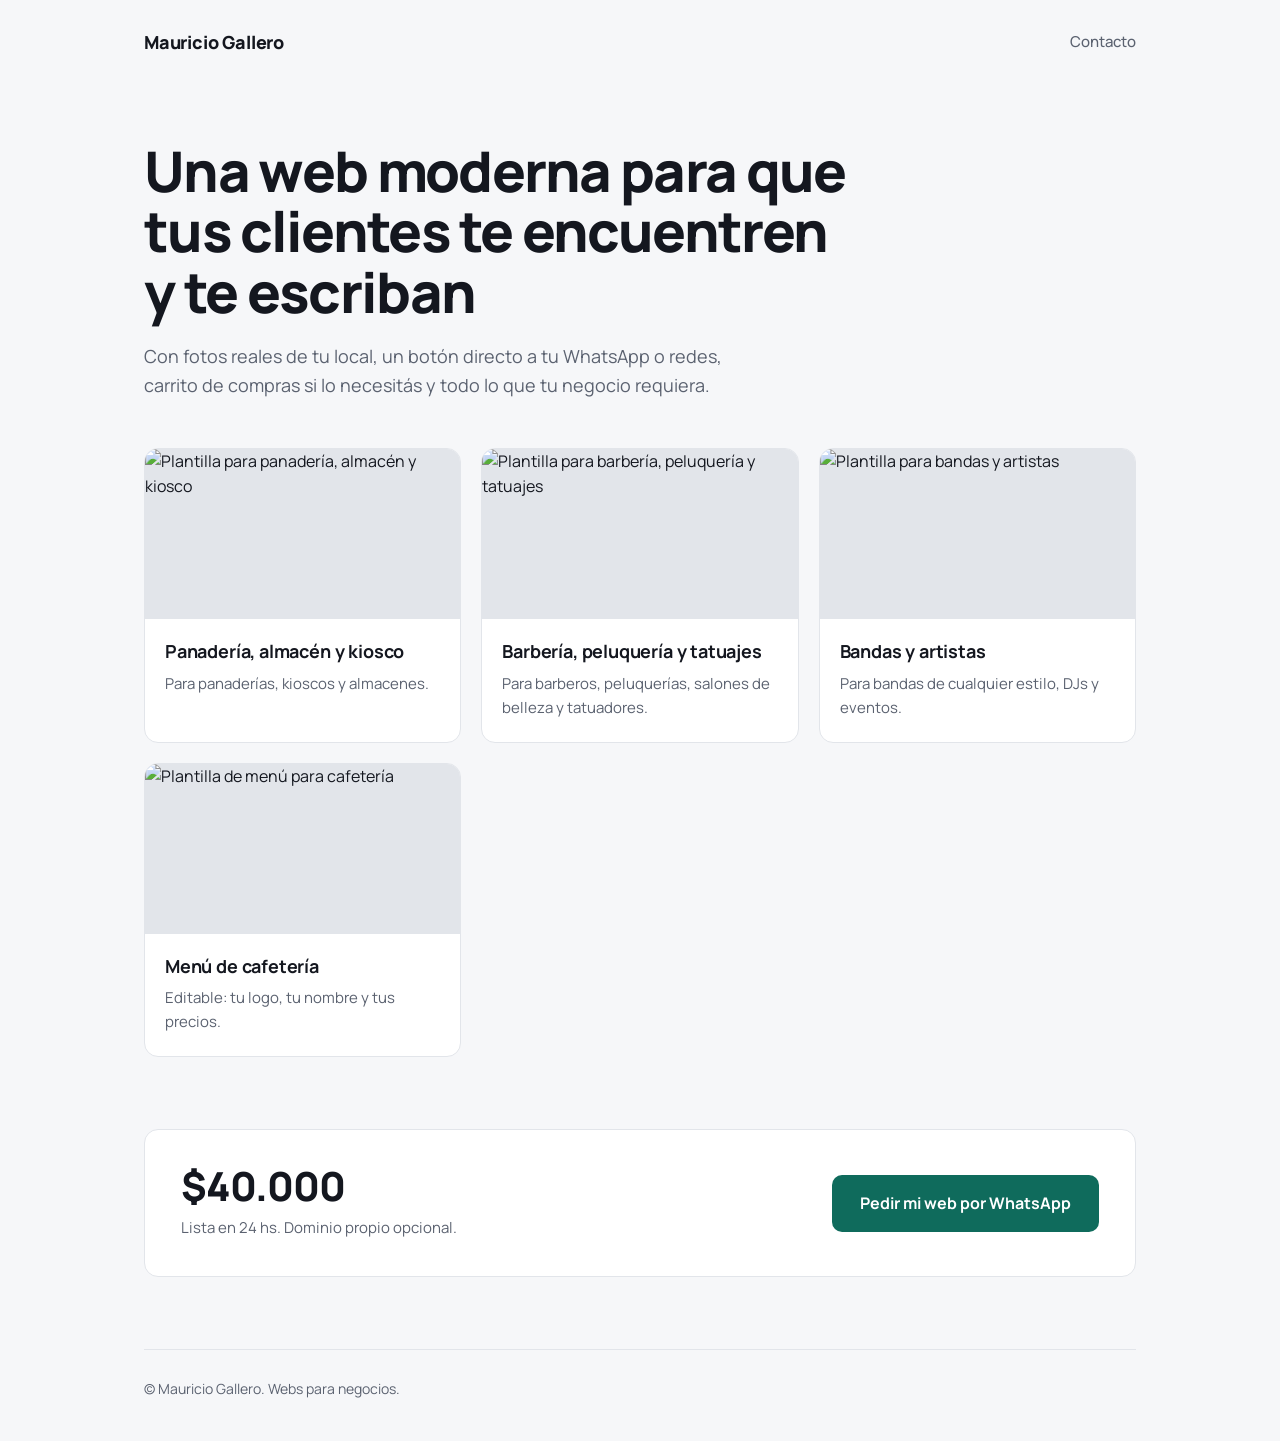
==== index.html @ b88f36b3 "Update index.html" ====
<!DOCTYPE html>
<html lang="es">
<head>
<meta charset="utf-8">
<meta name="viewport" content="width=device-width,initial-scale=1">
<title>Webs para negocios | Mauricio Gallero</title>
<meta name="description" content="Páginas web simples y profesionales para negocios: tu local, tus productos y un botón directo a tu WhatsApp. Lista en 24 hs.">
<link rel="preconnect" href="https://fonts.googleapis.com">
<link rel="preconnect" href="https://fonts.gstatic.com" crossorigin>
<link href="https://fonts.googleapis.com/css2?family=Manrope:wght@400;500;700;800&display=swap" rel="stylesheet">
<style>
/* Para reutilizar la página con otra marca, cambiá solo estas variables */
:root{
  --bg:#f6f7f9;
  --surface:#ffffff;
  --ink:#14171f;
  --muted:#5b6270;
  --line:#e2e5ea;
  --accent:#0f6b5c;
  --accent-ink:#ffffff;
  --font:"Manrope",system-ui,-apple-system,"Segoe UI",sans-serif;
}
*{margin:0;padding:0;box-sizing:border-box}
html{scroll-behavior:smooth}
body{font-family:var(--font);background:var(--bg);color:var(--ink);line-height:1.6;-webkit-font-smoothing:antialiased}
.wrap{max-width:1040px;margin:0 auto;padding:0 24px}

.top{display:flex;justify-content:space-between;align-items:center;padding:28px 0}
.brand{font-weight:800;font-size:18px;letter-spacing:-.01em}
.top a{color:var(--muted);font-size:15px;font-weight:500;text-decoration:none}
.top a:hover{color:var(--ink)}

.hero{padding:56px 0 48px;max-width:720px}
.hero h1{font-size:clamp(34px,6vw,56px);line-height:1.08;letter-spacing:-.03em;font-weight:800}
.hero p{margin-top:20px;font-size:18px;color:var(--muted);max-width:56ch}

.grid{display:grid;grid-template-columns:repeat(auto-fit,minmax(240px,1fr));gap:20px;padding-bottom:72px}
.card{display:flex;flex-direction:column;background:var(--surface);border:1px solid var(--line);border-radius:14px;overflow:hidden;color:inherit;text-decoration:none}
.card img{width:100%;height:170px;object-fit:cover;display:block;background:var(--line)}
.card .body{padding:18px 20px 22px}
.card h3{font-size:18px;font-weight:700;letter-spacing:-.01em}
.card p{margin-top:6px;font-size:15px;color:var(--muted)}
.card:hover{border-color:var(--accent)}
.card:focus-visible,.btn:focus-visible,.top a:focus-visible{outline:3px solid var(--accent);outline-offset:3px}

.offer{background:var(--surface);border:1px solid var(--line);border-radius:14px;padding:36px;display:flex;flex-wrap:wrap;gap:28px;align-items:center;justify-content:space-between;margin-bottom:72px}
.offer .price{font-size:40px;font-weight:800;letter-spacing:-.03em;line-height:1}
.offer .detail{margin-top:10px;color:var(--muted);font-size:15px}
.btn{display:inline-block;background:var(--accent);color:var(--accent-ink);padding:16px 28px;border-radius:10px;font-weight:700;font-size:16px;text-decoration:none}
.btn:hover{filter:brightness(1.1)}

footer{border-top:1px solid var(--line);padding:28px 0 40px;color:var(--muted);font-size:14px}

@media (max-width:560px){
  .offer{padding:26px}
  .btn{width:100%;text-align:center}
}
</style>
</head>
<body>
<div class="wrap">

<header class="top">
  <span class="brand">Mauricio Gallero</span>
  <a href="#contacto">Contacto</a>
</header>

<section class="hero">
  <h1>Una web moderna para que tus clientes te encuentren y te escriban</h1>
  <p>Con fotos reales de tu local, un botón directo a tu WhatsApp o redes, carrito de compras si lo necesitás y todo lo que tu negocio requiera.</p>
</section>

<section class="grid" aria-label="Plantillas disponibles">
  <a class="card" href="./panaderia/">
    <img src="./panaderia/PAN.jpg" alt="Plantilla para panadería, almacén y kiosco" loading="lazy" onerror="this.onerror=null;this.src='https://images.unsplash.com/photo-1509440159596-0249088772ff?w=600'">
    <div class="body"><h3>Panadería, almacén y kiosco</h3><p>Para panaderías, kioscos y almacenes.</p></div>
  </a>

  <a class="card" href="./barberia/">
    <img src="./barberia/BARBER.jpg" alt="Plantilla para barbería, peluquería y tatuajes" loading="lazy" onerror="this.onerror=null;this.src='https://images.unsplash.com/photo-1503951914875-452162b0f3f1?w=600'">
    <div class="body"><h3>Barbería, peluquería y tatuajes</h3><p>Para barberos, peluquerías, salones de belleza y tatuadores.</p></div>
  </a>

  <a class="card" href="./bandas/">
    <img src="./bandas/BANDA.jpg" alt="Plantilla para bandas y artistas" loading="lazy" onerror="this.onerror=null;this.src='https://images.unsplash.com/photo-1493225457124-a3eb161ffa5f?w=600'">
    <div class="body"><h3>Bandas y artistas</h3><p>Para bandas de cualquier estilo, DJs y eventos.</p></div>
  </a>

  <a class="card" href="./Menu_Cafeteria/">
    <img src="https://cdn.freecodecamp.org/curriculum/css-cafe/beans.jpg" alt="Plantilla de menú para cafetería" loading="lazy">
    <div class="body"><h3>Menú de cafetería</h3><p>Editable: tu logo, tu nombre y tus precios.</p></div>
  </a>
</section>

<section class="offer" id="contacto">
  <div>
    <div class="price">$40.000</div>
    <p class="detail">Lista en 24 hs. Dominio propio opcional.</p>
  </div>
  <a class="btn" href="https://wa.me/5491130497635?text=Hola%20Mauri%20vi%20tu%20portfolio%20de%20plantillas%20y%20quiero%20una%20para%20mi%20negocio">Pedir mi web por WhatsApp</a>
</section>

<footer>© Mauricio Gallero. Webs para negocios.</footer>

</div>
</body>
</html>
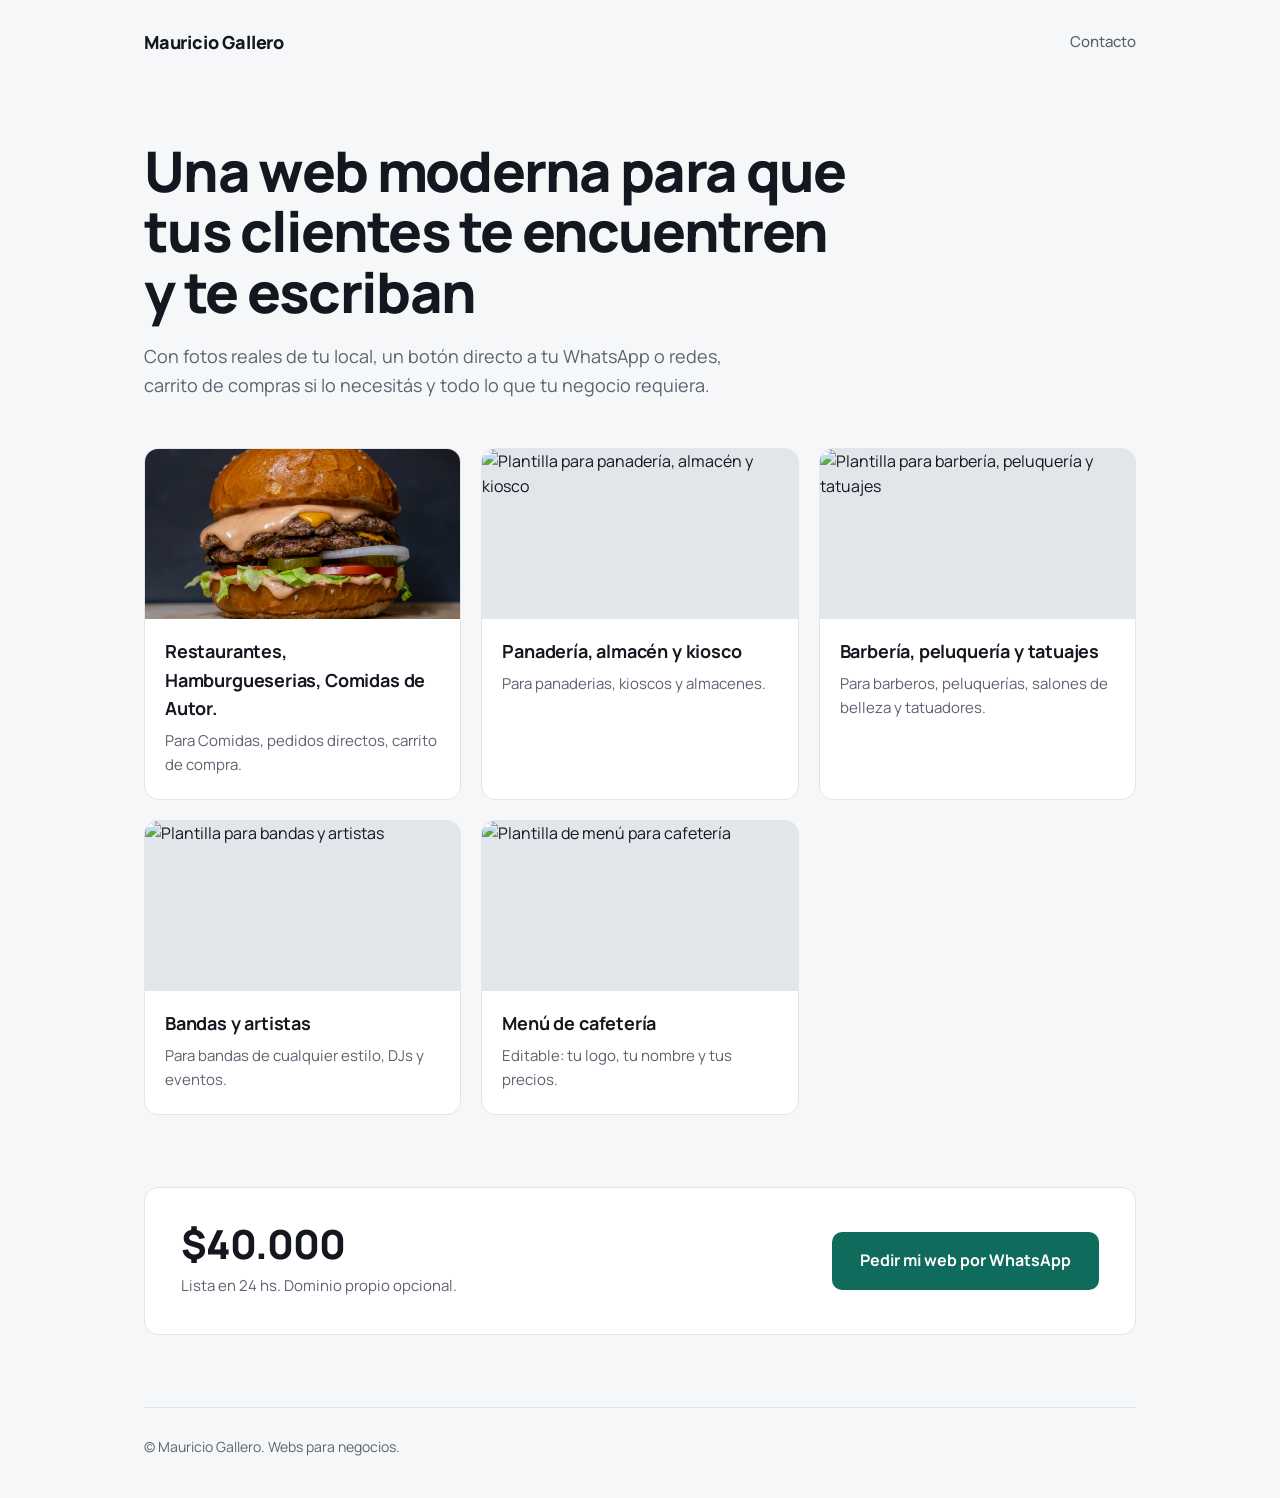
==== commit 85fcf922: "Update index.html" ====
--- a/index.html
+++ b/index.html
@@ -71,9 +71,13 @@
 </section>
 
 <section class="grid" aria-label="Plantillas disponibles">
+   <a class="card" href="./Restaurante/">
+    <img src="./Restaurante/Hamurguesa.jpg" alt="Plantilla para Restaurantes" loading="lazy" onerror="this.onerror=null;this.src='https://images.unsplash.com/photo-1509440159596-0249088772ff?w=600'">
+    <div class="body"><h3>Restaurantes, Hamburgueserias, Comidas de Autor.</h3><p>Para Comidas, pedidos directos, carrito de compra.</p></div>
+  </a>
   <a class="card" href="./panaderia/">
     <img src="./panaderia/PAN.jpg" alt="Plantilla para panadería, almacén y kiosco" loading="lazy" onerror="this.onerror=null;this.src='https://images.unsplash.com/photo-1509440159596-0249088772ff?w=600'">
-    <div class="body"><h3>Panadería, almacén y kiosco</h3><p>Para panaderías, kioscos y almacenes.</p></div>
+    <div class="body"><h3>Panadería, almacén y kiosco</h3><p>Para panaderias, kioscos y almacenes.</p></div>
   </a>
 
   <a class="card" href="./barberia/">
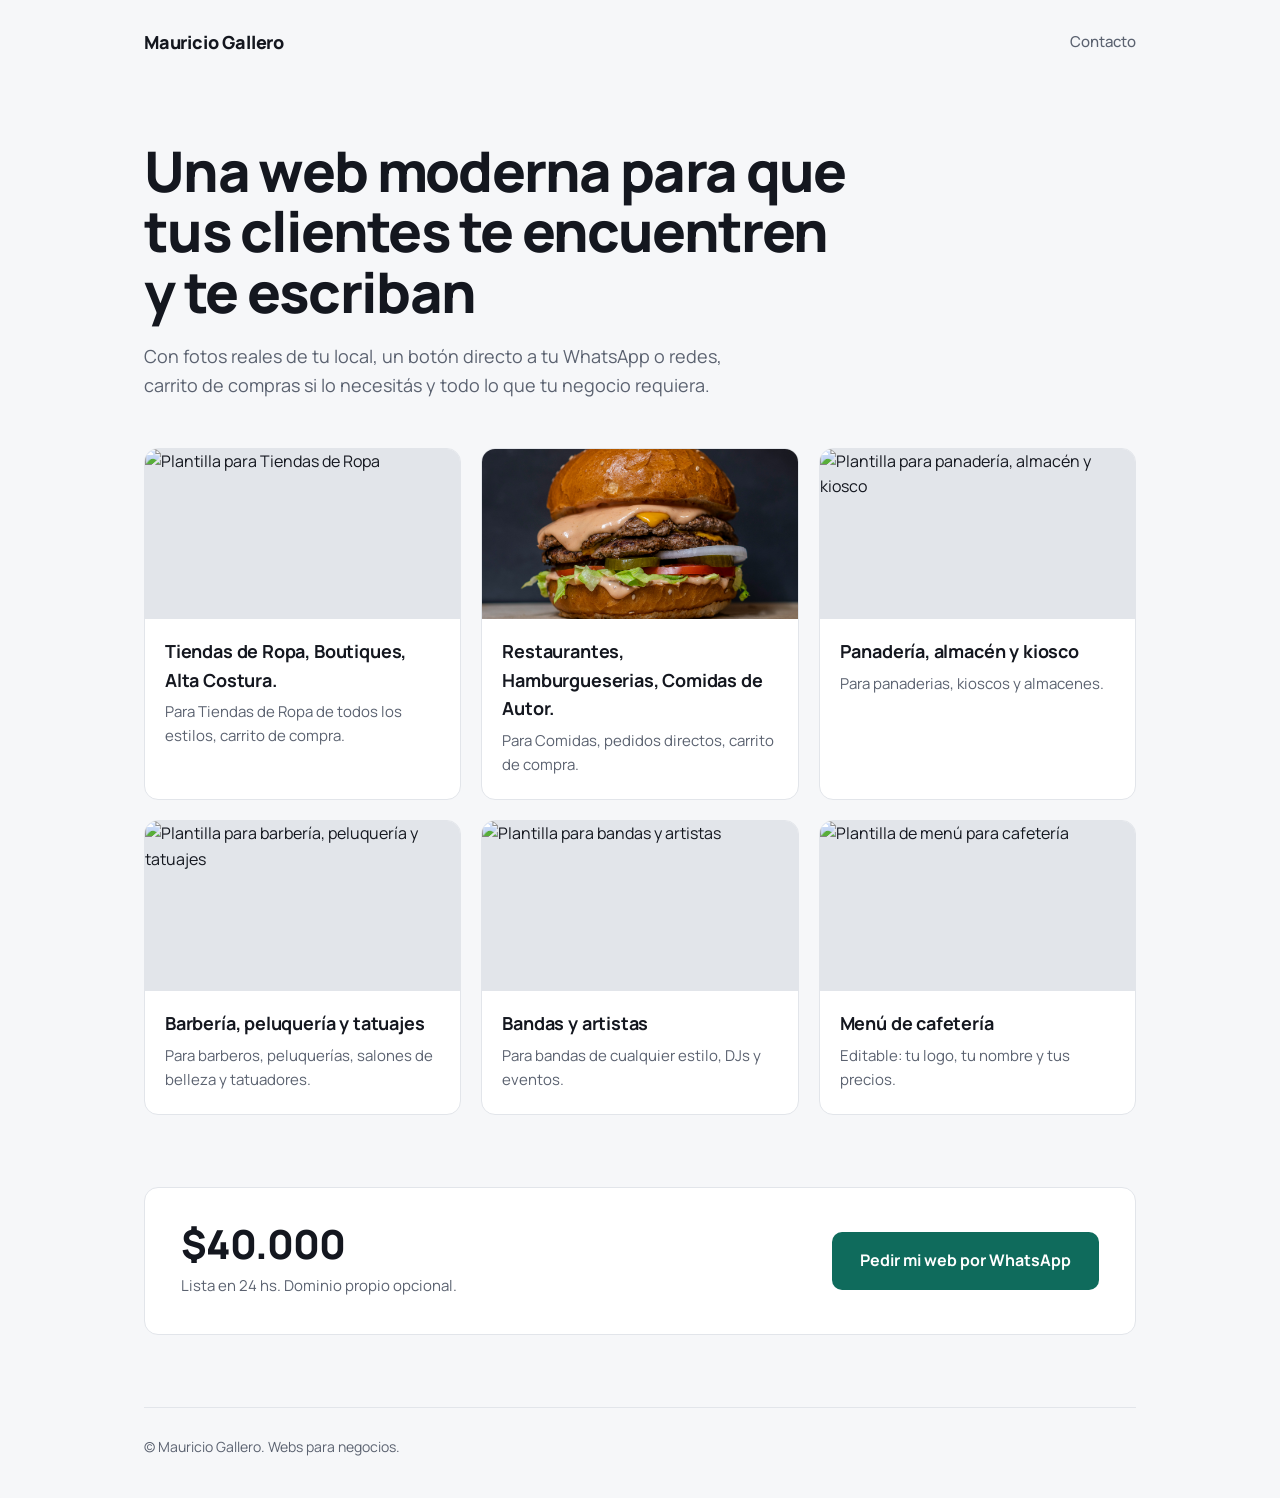
==== commit 1a822b17: "Update index.html" ====
--- a/index.html
+++ b/index.html
@@ -71,7 +71,11 @@
 </section>
 
 <section class="grid" aria-label="Plantillas disponibles">
-   <a class="card" href="./Restaurante/">
+  <a class="card" href="./Ropa/">
+    <img src="./Ropa/tienda.jpg" alt="Plantilla para Tiendas de Ropa" loading="lazy" onerror="this.onerror=null;this.src='https://images.unsplash.com/photo-1509440159596-0249088772ff?w=600'">
+    <div class="body"><h3>Tiendas de Ropa, Boutiques, Alta Costura.</h3><p>Para Tiendas de Ropa de todos los estilos, carrito de compra.</p></div>
+  </a>
+  <a class="card" href="./Restaurante/">
     <img src="./Restaurante/Hamurguesa.jpg" alt="Plantilla para Restaurantes" loading="lazy" onerror="this.onerror=null;this.src='https://images.unsplash.com/photo-1509440159596-0249088772ff?w=600'">
     <div class="body"><h3>Restaurantes, Hamburgueserias, Comidas de Autor.</h3><p>Para Comidas, pedidos directos, carrito de compra.</p></div>
   </a>
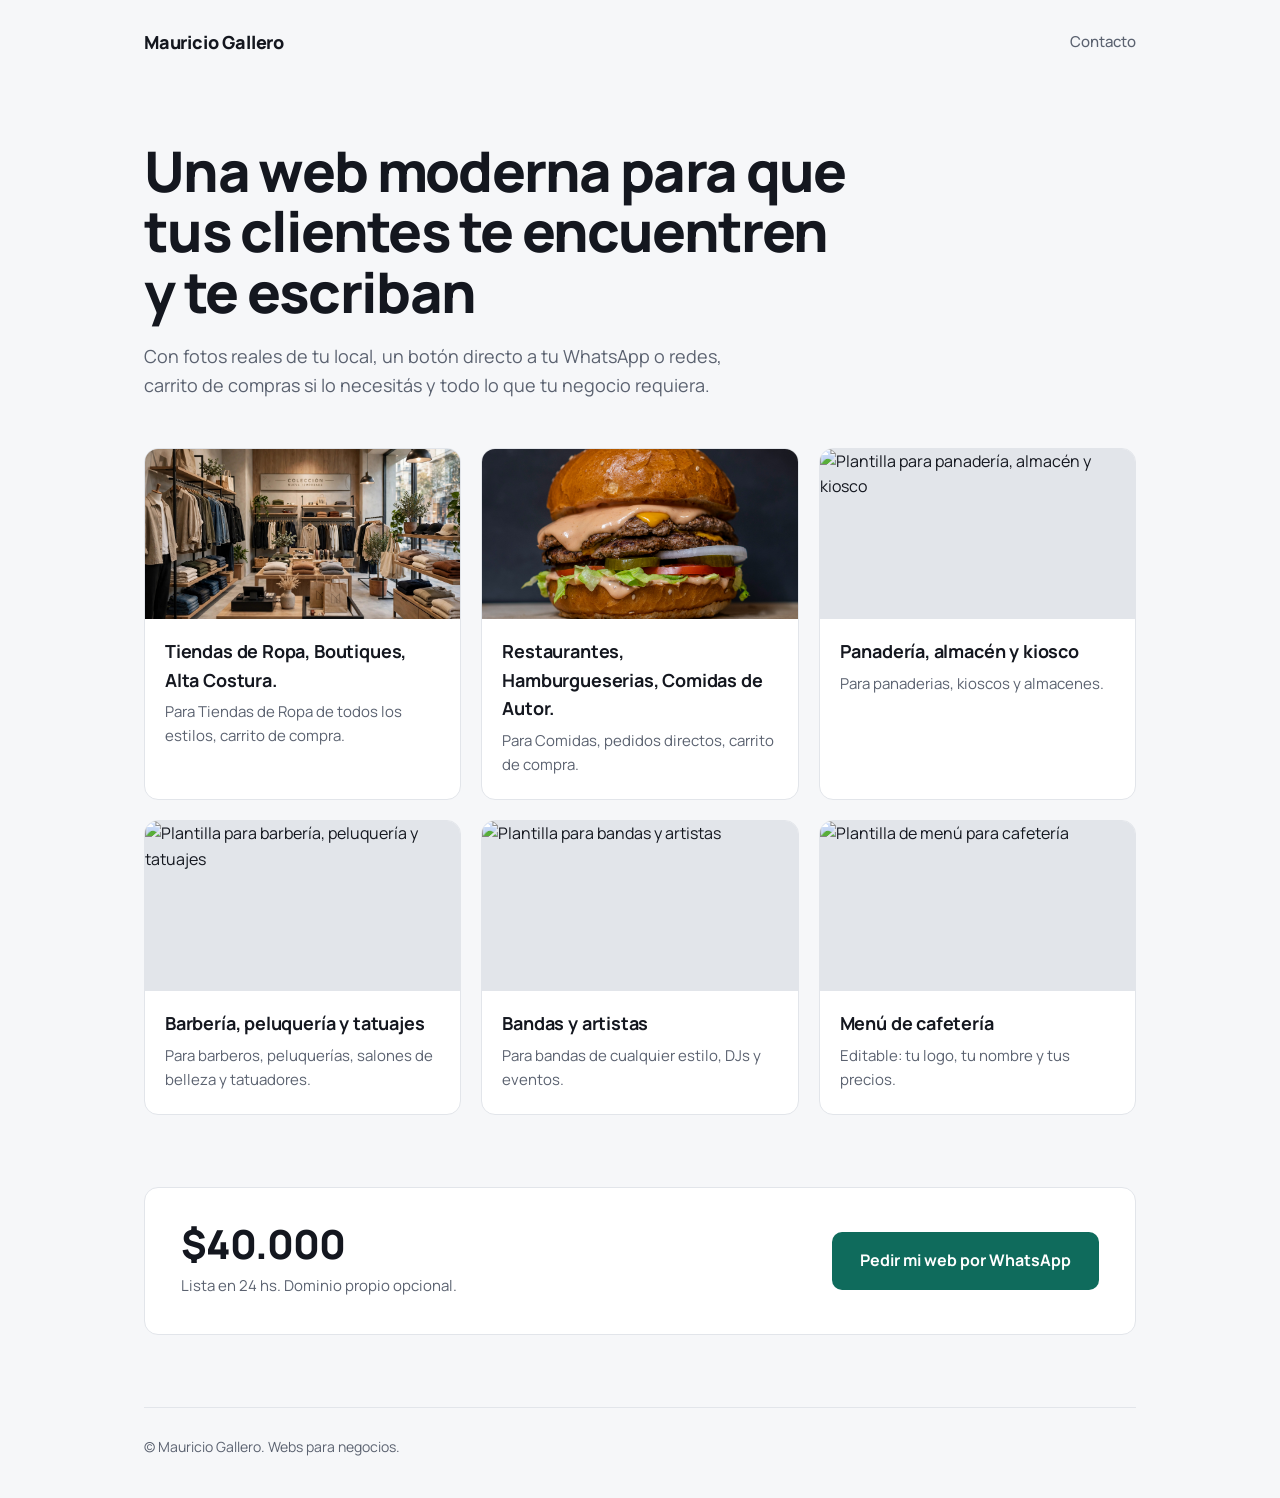
==== commit d8357083: "Update index.html" ====
--- a/index.html
+++ b/index.html
@@ -72,7 +72,7 @@
 
 <section class="grid" aria-label="Plantillas disponibles">
   <a class="card" href="./Ropa/">
-    <img src="./Ropa/tienda.jpg" alt="Plantilla para Tiendas de Ropa" loading="lazy" onerror="this.onerror=null;this.src='https://images.unsplash.com/photo-1509440159596-0249088772ff?w=600'">
+    <img src="./Ropa/img/tienda.jpg" alt="Plantilla para Tiendas de Ropa" loading="lazy" onerror="this.onerror=null;this.src='https://images.unsplash.com/photo-1509440159596-0249088772ff?w=600'">
     <div class="body"><h3>Tiendas de Ropa, Boutiques, Alta Costura.</h3><p>Para Tiendas de Ropa de todos los estilos, carrito de compra.</p></div>
   </a>
   <a class="card" href="./Restaurante/">
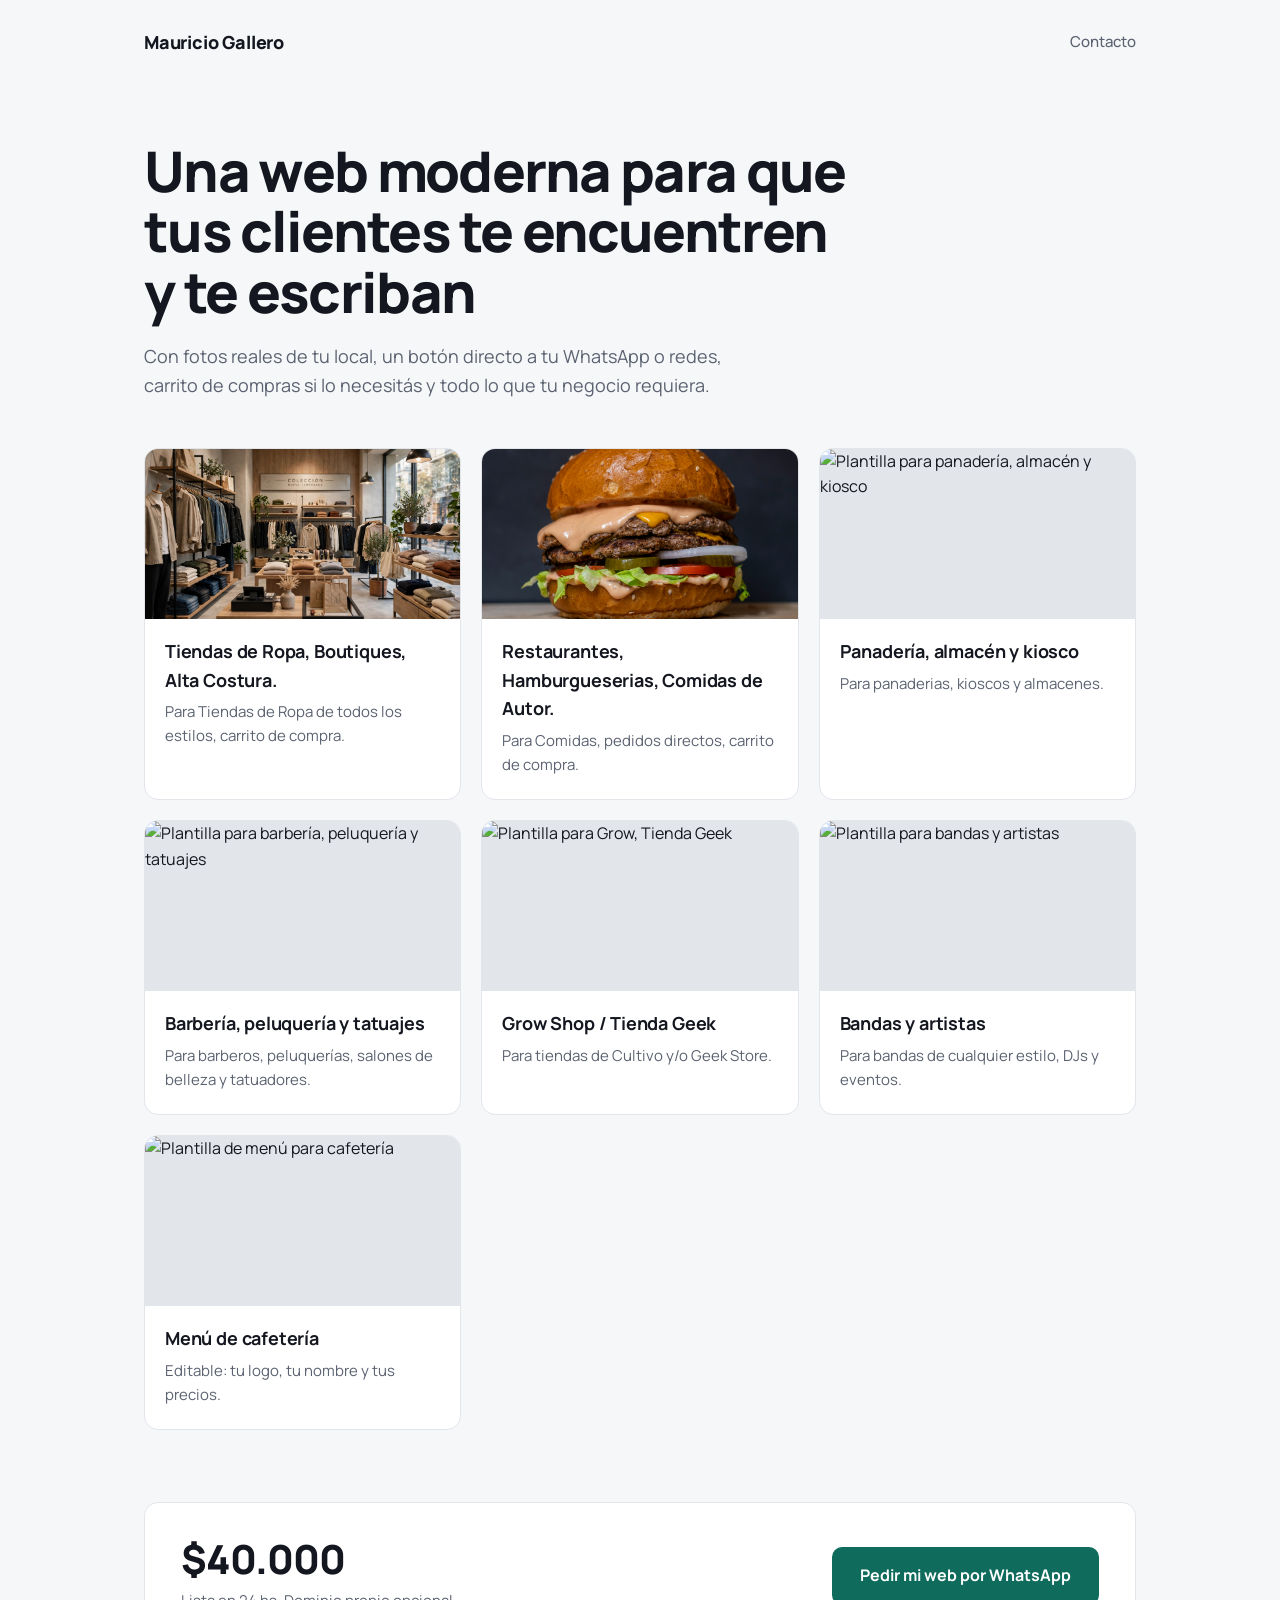
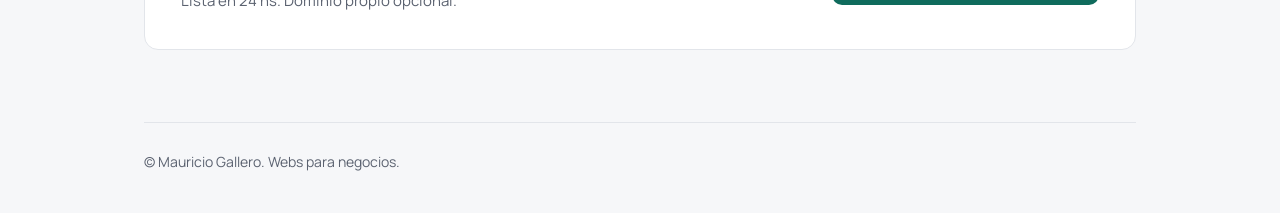
==== commit f71be38a: "Update index.html" ====
--- a/index.html
+++ b/index.html
@@ -88,6 +88,10 @@
     <img src="./barberia/BARBER.jpg" alt="Plantilla para barbería, peluquería y tatuajes" loading="lazy" onerror="this.onerror=null;this.src='https://images.unsplash.com/photo-1503951914875-452162b0f3f1?w=600'">
     <div class="body"><h3>Barbería, peluquería y tatuajes</h3><p>Para barberos, peluquerías, salones de belleza y tatuadores.</p></div>
   </a>
+  <a class="card" href="./barberia/">
+    <img src="./Parafernalia/prf.jpg" alt="Plantilla para Grow, Tienda Geek" loading="lazy" onerror="this.onerror=null;this.src='https://images.unsplash.com/photo-1503951914875-452162b0f3f1?w=600'">
+    <div class="body"><h3>Grow Shop / Tienda Geek</h3><p>Para tiendas de Cultivo y/o Geek Store.</p></div>
+  </a>
 
   <a class="card" href="./bandas/">
     <img src="./bandas/BANDA.jpg" alt="Plantilla para bandas y artistas" loading="lazy" onerror="this.onerror=null;this.src='https://images.unsplash.com/photo-1493225457124-a3eb161ffa5f?w=600'">
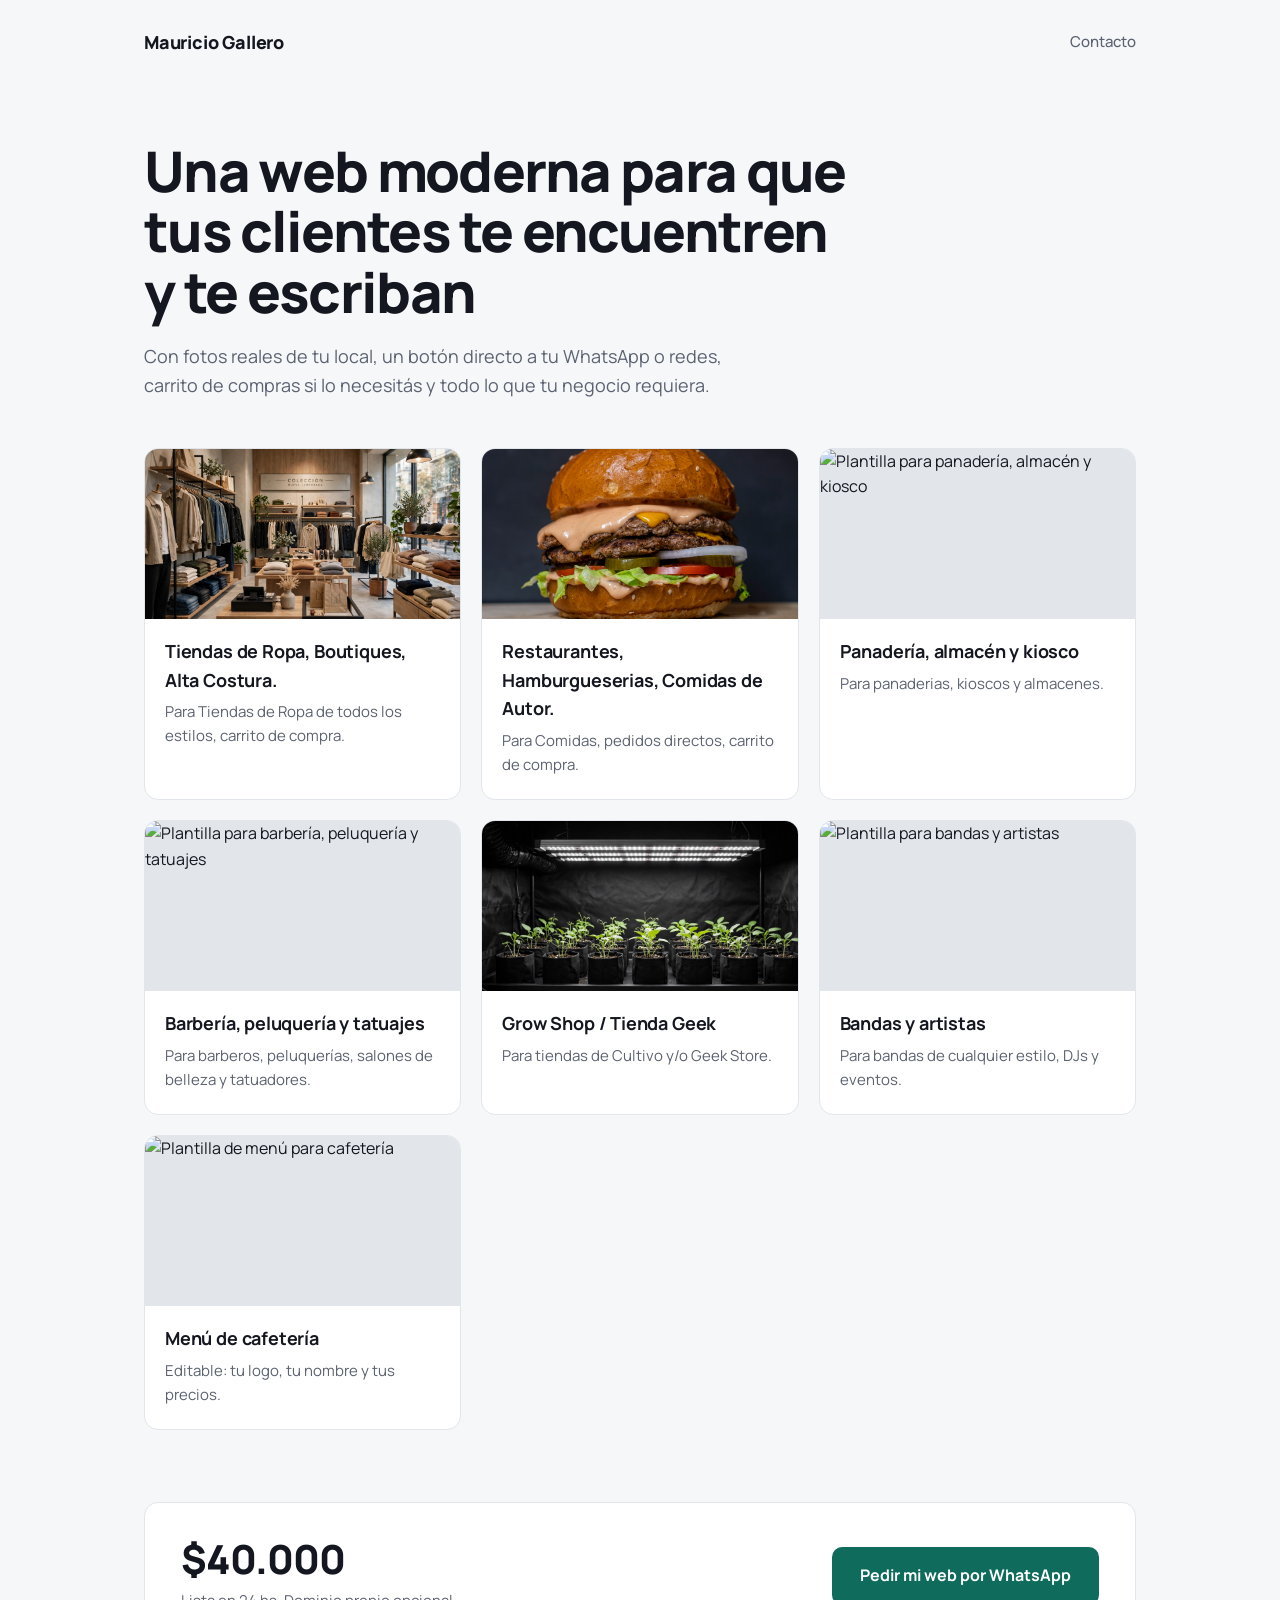
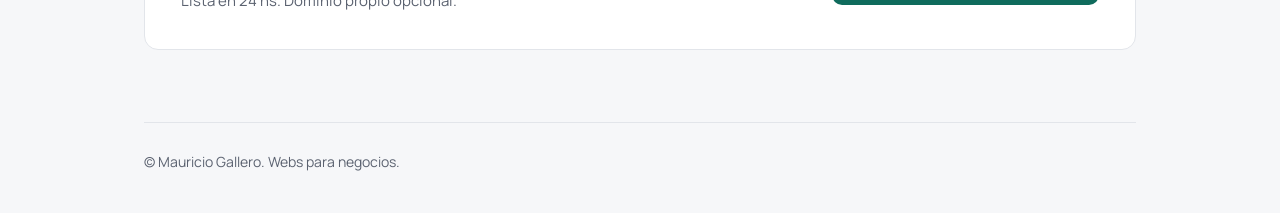
==== commit 78161c9e: "Update index.html" ====
--- a/index.html
+++ b/index.html
@@ -88,8 +88,8 @@
     <img src="./barberia/BARBER.jpg" alt="Plantilla para barbería, peluquería y tatuajes" loading="lazy" onerror="this.onerror=null;this.src='https://images.unsplash.com/photo-1503951914875-452162b0f3f1?w=600'">
     <div class="body"><h3>Barbería, peluquería y tatuajes</h3><p>Para barberos, peluquerías, salones de belleza y tatuadores.</p></div>
   </a>
-  <a class="card" href="./barberia/">
-    <img src="./Parafernalia/prf.jpg" alt="Plantilla para Grow, Tienda Geek" loading="lazy" onerror="this.onerror=null;this.src='https://images.unsplash.com/photo-1503951914875-452162b0f3f1?w=600'">
+  <a class="card" href="./Parafernalia/">
+    <img src="./Parafernalia/img/prf.jpg" alt="Plantilla para Grow, Tienda Geek" loading="lazy" onerror="this.onerror=null;this.src='https://images.unsplash.com/photo-1503951914875-452162b0f3f1?w=600'">
     <div class="body"><h3>Grow Shop / Tienda Geek</h3><p>Para tiendas de Cultivo y/o Geek Store.</p></div>
   </a>
 
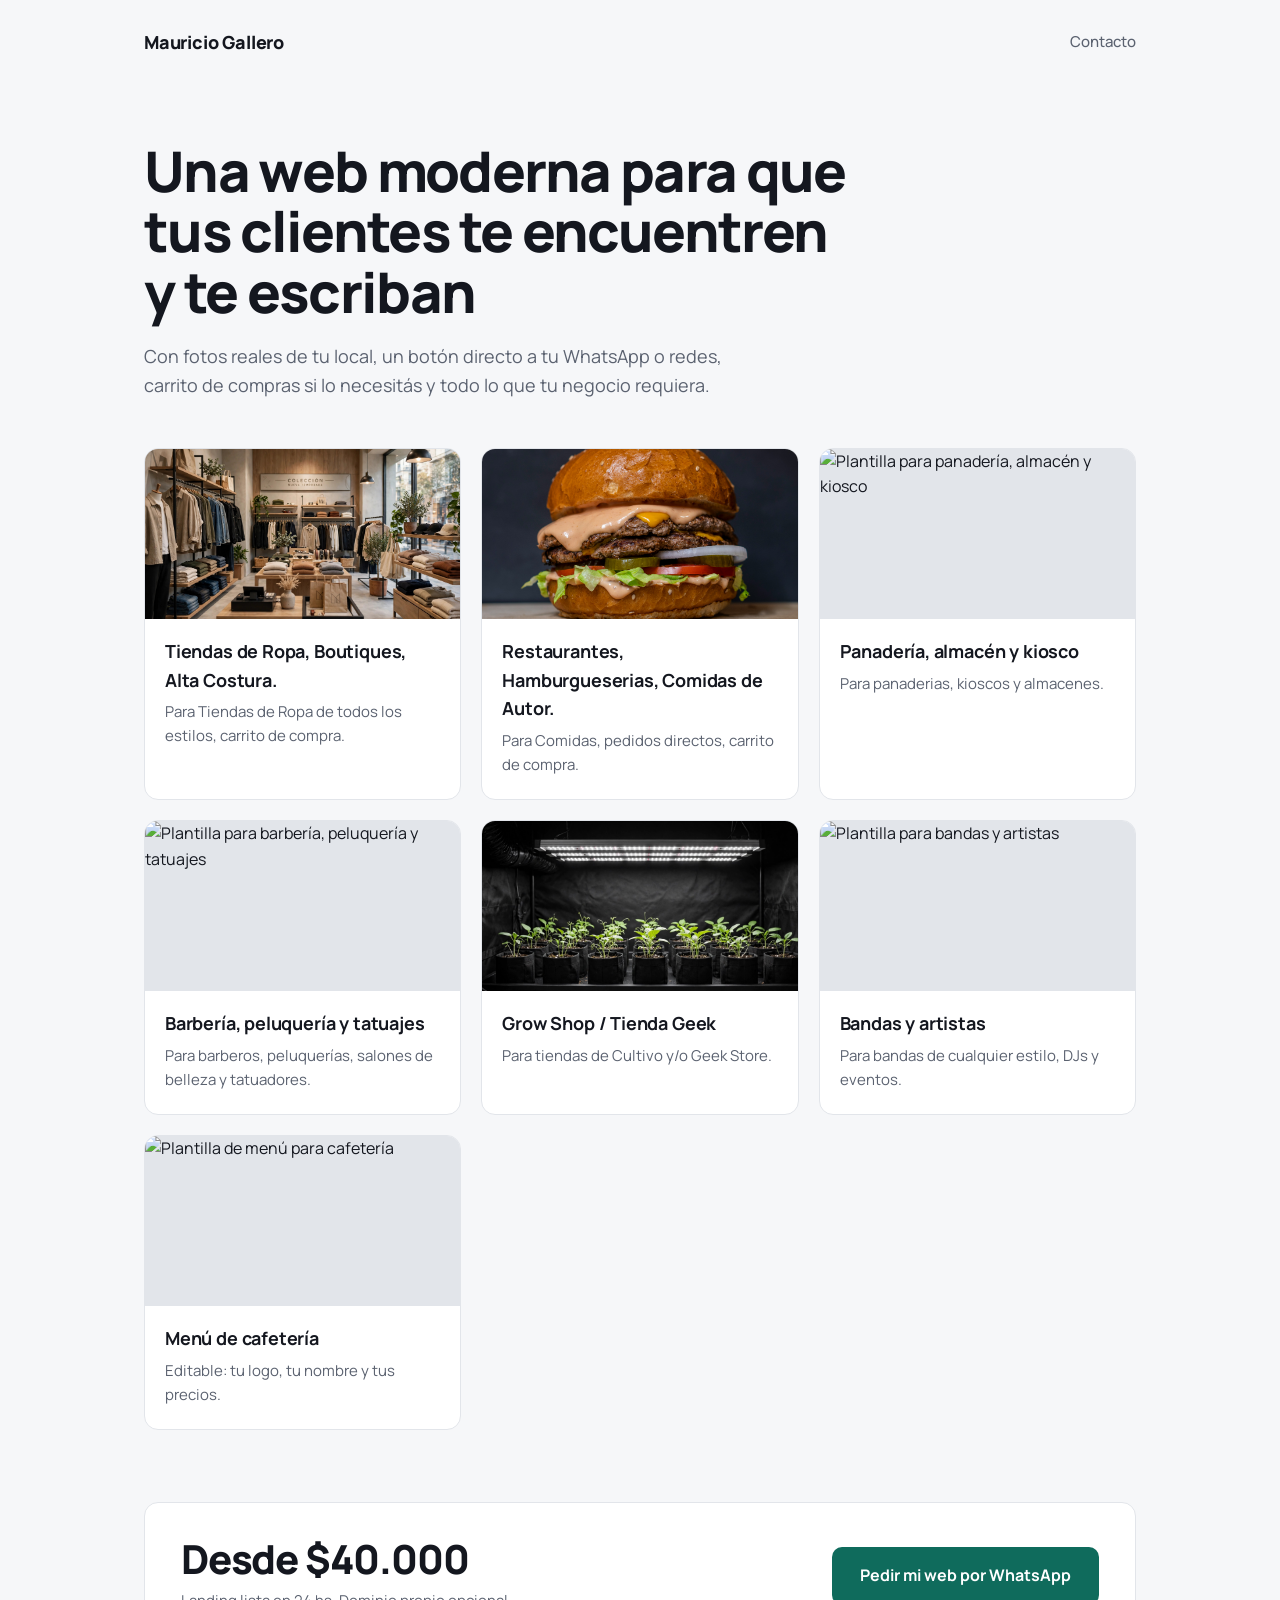
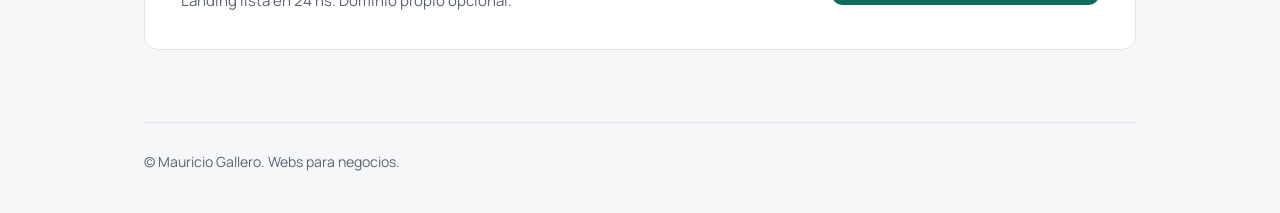
==== commit de56606f: "Update index.html" ====
--- a/index.html
+++ b/index.html
@@ -106,8 +106,8 @@
 
 <section class="offer" id="contacto">
   <div>
-    <div class="price">$40.000</div>
-    <p class="detail">Lista en 24 hs. Dominio propio opcional.</p>
+    <div class="price">Desde $40.000</div>
+    <p class="detail">Landing lista en 24 hs. Dominio propio opcional.</p>
   </div>
   <a class="btn" href="https://wa.me/5491130497635?text=Hola%20Mauri%20vi%20tu%20portfolio%20de%20plantillas%20y%20quiero%20una%20para%20mi%20negocio">Pedir mi web por WhatsApp</a>
 </section>
